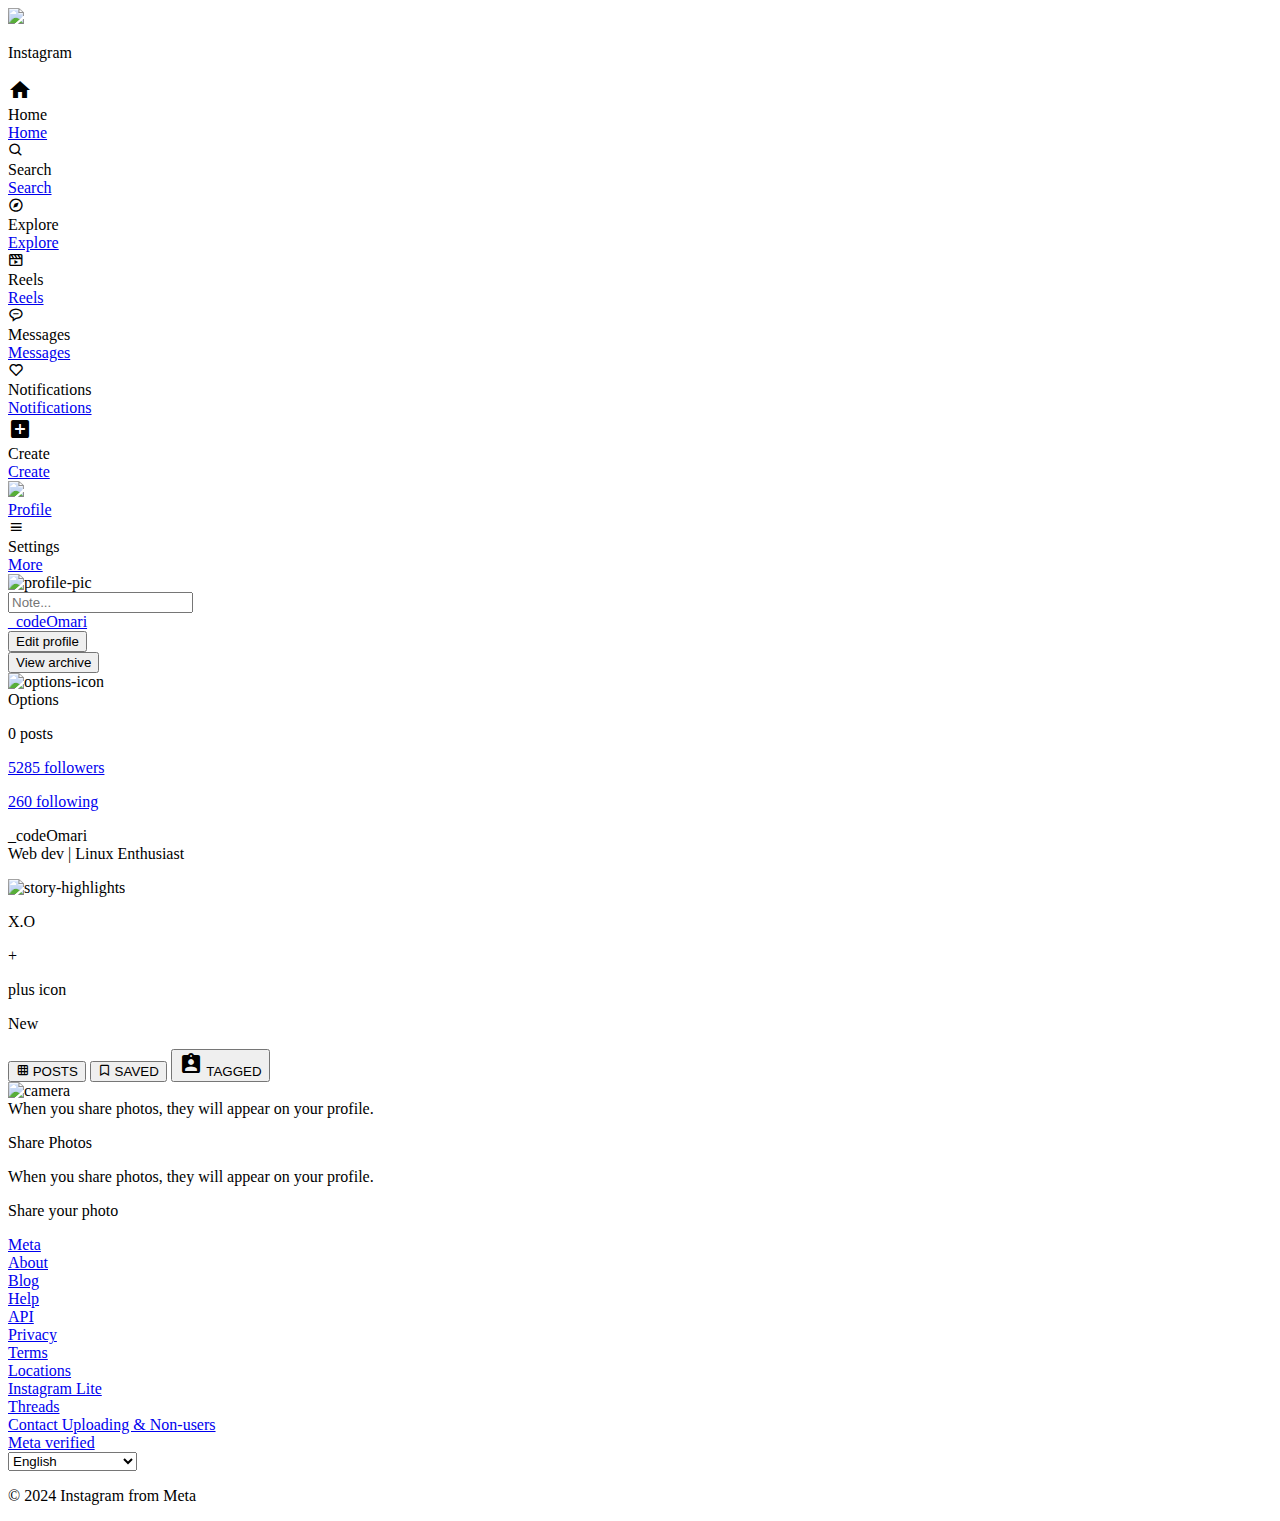
==== profile-page.html @ e6df018e "Profile page" ====
<!DOCTYPE html>
<html lang="en">
<head>
    <meta charset="UTF-8">
    <meta name="viewport" content="width=device-width, initial-scale=1.0">
    <title>Instagram Profile Page</title>
    <link rel="stylesheet" href="profile-page.css">
    <link href='https://unpkg.com/boxicons@2.1.4/css/boxicons.min.css' rel='stylesheet'>
    <link href="https://fonts.googleapis.com/icon?family=Material+Icons" rel="stylesheet">
</head>
<body>
    <div class="container">
        <div class="navigation-section">
            <div class="website-logo">
                <a href="#">
                    <img src="/Instagram-website/profile-page-images/web-name.PNG">
                </a>              
                <div class="web-name">
                    <p>Instagram</p>
                </div>
            </div>
            <div class="navigation-icons">
                <div class="navigation-keys">
                    <div class="navigation-icon">
                        <div class="icon">
                            <i class="material-icons">home</i>
                            <div class="navigation-tooltip">Home</div>
                        </div>
                        <div class="navigation-name">
                            <a href="index.html">Home</a>
                        </div>
                    </div>
                    <div class="navigation-icon">
                        <div class="icon">
                            <i class='bx bx-search'></i>
                            <div class="navigation-tooltip">Search</div>
                        </div>
                       <div class="navigation-name">
                            <a href="#">Search</a>
                       </div>
                    </div>
                    <div class="navigation-icon">
                        <div class="icon">
                            <i class='bx bx-compass' ></i>
                            <div class="navigation-tooltip">Explore</div>
                        </div>
                        <div class="navigation-name">
                           <a href="#"> Explore</a>
                        </div>
                    </div>
                    <div class="navigation-icon">
                        <div class="icon">
                            <i class='bx bx-movie-play'></i>
                            <div class="navigation-tooltip">Reels</div>
                        </div>
                        <div class="navigation-name">
                            <a href="#">Reels</a>
                        </div>
                    </div>
                    <div class="navigation-icon">
                        <div class="icon">
                            <i class='bx bx-message-rounded-minus'></i>
                            <div class="navigation-tooltip">Messages</div>
                        </div>
                        <div class="navigation-name">
                            <a href="#">Messages</a>
                        </div>
                    </div>
                    <div class="navigation-icon">
                        <div class="icon">
                            <i class='bx bx-heart'></i>
                            <div class="navigation-tooltip">Notifications</div>
                        </div>
                        <div class="navigation-name">
                            <a href="#">Notifications</a>
                        </div>
                    </div>
                    <div class="navigation-icon">
                        <div class="icon">
                            <i class="material-icons">add_box</i>
                            <div class="navigation-tooltip">Create</div>
                        </div>
                        <div class="navigation-name">
                            <a href="#">Create</a>
                        </div>
                    </div>
                    <div class="navigation-profile">
                        <img class="profile-click" src="/Instagram-website/profile-page-images/pic05.jpeg">
                        <div class="navigations-name">
                            <a href="profile-page.html">Profile</a>
                        </div>
                    </div>
                </div>
                <div class="navigation-menu">
                    <div class="icon">
                        <i class='bx bx-menu'></i>
                        <div class="navigation-tooltip">Settings</div>
                    </div>
                    <div class="navigation-name">
                        <a href="#">More</a>
                    </div>
                </div>
            </div>
        </div>

        <div class="instagram-container">
            <div class="profile-container">
                <div class="profile">
                    <img src="/Instagram-website/profile-page-images/pic05.jpeg" alt="profile-pic" 
                    width="150px" class="profile-pic">

                    <div class="note-container">
                        <input type="text" placeholder="Note...">
                        <div class="arrow-container">
                            <div class="arrow-up"></div>
                            <div class="arrow-down"></div>
                        </div>
                    </div>
                </div>

                <div class="profile-details">
                    <div class="profile-credentials">
                        <div class="profile-name">
                            <a href="#">_codeOmari</a>
                        </div>
                        <div class="edit-profile">
                            <button class="profile-edit">Edit profile</button>
                        </div>
                        <div class="view-archive">
                            <button class="archive-view">View archive</button>
                        </div>
                        <div class="options-icon">
                            <img src="/Instagram-website/profile-page-images/options-icon.PNG" 
                            alt="options-icon">
                            <div class="options-tooltip">Options</div>
                        </div>
                    </div>
                    <div class="profile-numbers">
                        <div class="post">
                            <p>0 posts</p>
                        </div>
                        <div class="followers">
                            <a href="#">
                                <p>5285 followers</p>
                            </a>
                        </div>
                        <div class="following">
                            <a href="#">
                                <p>260 following</p>
                            </a>
                        </div>
                    </div>
                    <div class="profile-description">
                        <p>
                            _codeOmari <br>
                            Web dev | Linux Enthusiast
                        </p>
                    </div>
                </div>
            </div>

            <div class="story-highlights">
               <div class="first-story">
                    <div class="story-container">
                        <img src="/Instagram-website/profile-page-images/pic02.jpeg" alt="story-highlights" 
                        width="80px" class="story-img">
                    </div>
                    <div class="story-name">
                        <p>X.O</p>
                    </div>
               </div>

               <div class="second-story">
                    <div class="story-container">
                        <div class="plus-sign">
                            +
                        </div>
                        <div class="plus-icon-tooltip">
                            <p>plus icon</p>
                        </div>
                    </div>
                    <div class="story-name">
                        <p>New</p>
                    </div>
               </div>
            </div>
        </div>
    </div>

    <div class="profile-navbar">
        <button class="post-btn">
            <i class='bx bx-grid'></i>
            POSTS
        </button>
        <button class="navbar-btn">
            <i class='bx bx-bookmark'></i>
            SAVED
        </button>
        <button class="navbar-btn">
            <i class="material-icons">assignment_ind</i>
            TAGGED
        </button>
    </div>

    <div class="share-photos">
        <div class="share-icon">
                <img src="/Instagram-website/profile-page-images/Camera-icon.PNG" alt="camera" class="share-img">
                <div class="camera-tooltip">
                    When you share photos, they will appear on your profile.
                </div>
        </div>
        <div class="share-message">
            <p>
                Share Photos
            </p>
        </div>
        <div class="share-details">
            <p>
                When you share photos, they will appear on your profile.
            </p>
        </div>
        <div class="share-link">
            <p>
                Share your photo
            </p>
        </div>
    </div>

    <div class="instagram-links">
        <div class="link">
            <a href="#">Meta</a>
        </div>
        <div class="link">
            <a href="#">About</a>
        </div>
        <div class="link">
            <a href="#">Blog</a>
        </div>
        <div class="link">
            <a href="#">Help</a>
        </div>
        <div class="link">
            <a href="#">API</a>
        </div>
        <div class="link">
            <a href="#">Privacy</a>
        </div>
        <div class="link">
            <a href="#">Terms</a>
        </div>
        <div class="link">
            <a href="#">Locations</a>
        </div>
        <div class="link">
            <a href="#">Instagram Lite</a>
        </div>
        <div class="link">
            <a href="#">Threads</a>
        </div>
        <div class="link">
            <a href="#">Contact Uploading & Non-users</a>
        </div>
        <div class="link">
            <a href="#">Meta verified</a>
        </div>
    </div>

    <div class="instagram-footer">
        <div class="language-selection">
            <label for="language"></label>
            <select name="language" id="language">
                <option value="Afrikaans">Afrikaans</option>
                <option value="Dansk">Dansk</option>
                <option value="Deustch">Deustch</option>
                <option value="English" selected>English</option>
                <option value="English(UK)">English(UK)</option>
                <option value="Espanol">Espanol(Espana)</option>
                <option value="Espanol">Espanol</option>
                <option value="Suomi">Suomi</option>
                <option value="Francais">Francais</option>
                <option value="Bahasa">Bahasa Indonesia</option>
                <option value="Italiano">Italiano</option>
                <option value="Bahasa">Bahasa Meluni</option>
                <option value="Norsk">Norsk</option>
                <option value="Nederlands">Nederlands</option>
                <option value="Polski">Polski</option>
            </select>
        </div>

        <div class="copyright">
            <p>
                &copy; 2024 Instagram from Meta
            </p>
        </div>
    </div>
</body>
</html>
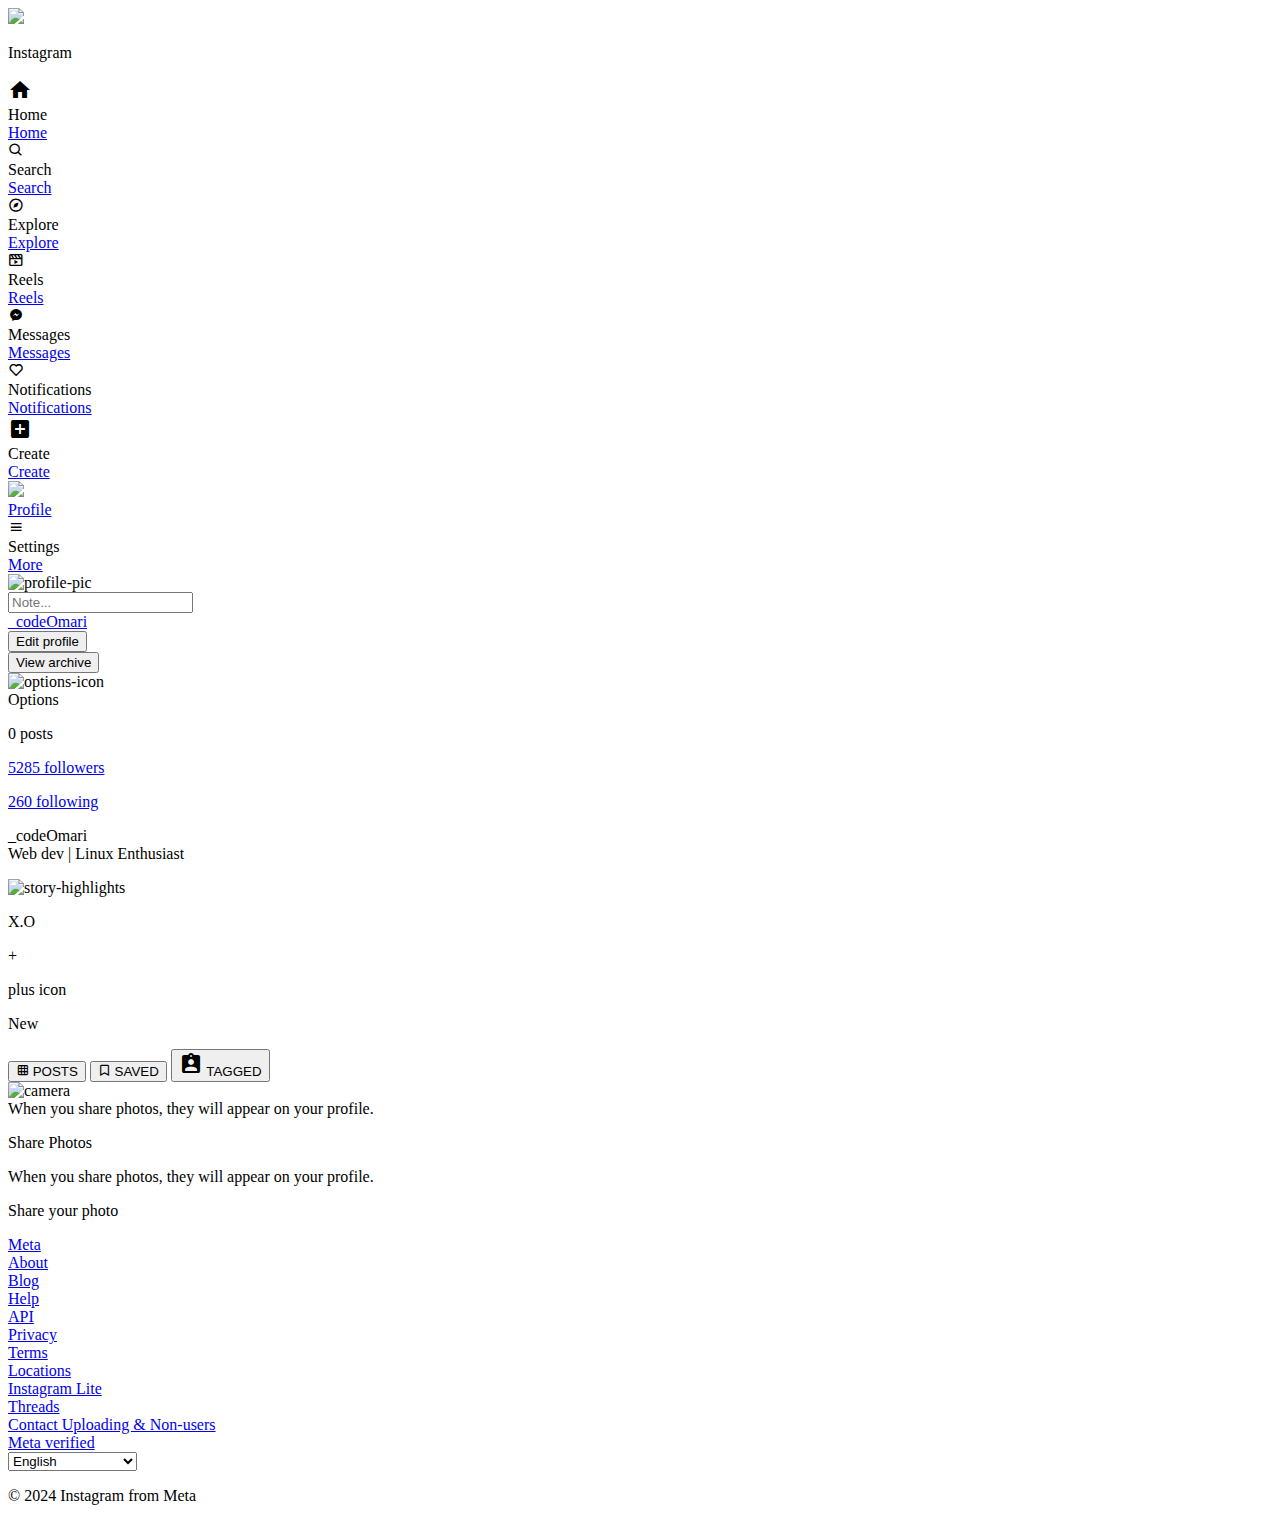
==== commit a6aaff83: "Update profile-page.html" ====
--- a/profile-page.html
+++ b/profile-page.html
@@ -1,297 +1,297 @@
-<!DOCTYPE html>
-<html lang="en">
-<head>
-    <meta charset="UTF-8">
-    <meta name="viewport" content="width=device-width, initial-scale=1.0">
-    <title>Instagram Profile Page</title>
-    <link rel="stylesheet" href="profile-page.css">
-    <link href='https://unpkg.com/boxicons@2.1.4/css/boxicons.min.css' rel='stylesheet'>
-    <link href="https://fonts.googleapis.com/icon?family=Material+Icons" rel="stylesheet">
-</head>
-<body>
-    <div class="container">
-        <div class="navigation-section">
-            <div class="website-logo">
-                <a href="#">
-                    <img src="/Instagram-website/profile-page-images/web-name.PNG">
-                </a>              
-                <div class="web-name">
-                    <p>Instagram</p>
-                </div>
-            </div>
-            <div class="navigation-icons">
-                <div class="navigation-keys">
-                    <div class="navigation-icon">
-                        <div class="icon">
-                            <i class="material-icons">home</i>
-                            <div class="navigation-tooltip">Home</div>
-                        </div>
-                        <div class="navigation-name">
-                            <a href="index.html">Home</a>
-                        </div>
-                    </div>
-                    <div class="navigation-icon">
-                        <div class="icon">
-                            <i class='bx bx-search'></i>
-                            <div class="navigation-tooltip">Search</div>
-                        </div>
-                       <div class="navigation-name">
-                            <a href="#">Search</a>
-                       </div>
-                    </div>
-                    <div class="navigation-icon">
-                        <div class="icon">
-                            <i class='bx bx-compass' ></i>
-                            <div class="navigation-tooltip">Explore</div>
-                        </div>
-                        <div class="navigation-name">
-                           <a href="#"> Explore</a>
-                        </div>
-                    </div>
-                    <div class="navigation-icon">
-                        <div class="icon">
-                            <i class='bx bx-movie-play'></i>
-                            <div class="navigation-tooltip">Reels</div>
-                        </div>
-                        <div class="navigation-name">
-                            <a href="#">Reels</a>
-                        </div>
-                    </div>
-                    <div class="navigation-icon">
-                        <div class="icon">
-                            <i class='bx bx-message-rounded-minus'></i>
-                            <div class="navigation-tooltip">Messages</div>
-                        </div>
-                        <div class="navigation-name">
-                            <a href="#">Messages</a>
-                        </div>
-                    </div>
-                    <div class="navigation-icon">
-                        <div class="icon">
-                            <i class='bx bx-heart'></i>
-                            <div class="navigation-tooltip">Notifications</div>
-                        </div>
-                        <div class="navigation-name">
-                            <a href="#">Notifications</a>
-                        </div>
-                    </div>
-                    <div class="navigation-icon">
-                        <div class="icon">
-                            <i class="material-icons">add_box</i>
-                            <div class="navigation-tooltip">Create</div>
-                        </div>
-                        <div class="navigation-name">
-                            <a href="#">Create</a>
-                        </div>
-                    </div>
-                    <div class="navigation-profile">
-                        <img class="profile-click" src="/Instagram-website/profile-page-images/pic05.jpeg">
-                        <div class="navigations-name">
-                            <a href="profile-page.html">Profile</a>
-                        </div>
-                    </div>
-                </div>
-                <div class="navigation-menu">
-                    <div class="icon">
-                        <i class='bx bx-menu'></i>
-                        <div class="navigation-tooltip">Settings</div>
-                    </div>
-                    <div class="navigation-name">
-                        <a href="#">More</a>
-                    </div>
-                </div>
-            </div>
-        </div>
-
-        <div class="instagram-container">
-            <div class="profile-container">
-                <div class="profile">
-                    <img src="/Instagram-website/profile-page-images/pic05.jpeg" alt="profile-pic" 
-                    width="150px" class="profile-pic">
-
-                    <div class="note-container">
-                        <input type="text" placeholder="Note...">
-                        <div class="arrow-container">
-                            <div class="arrow-up"></div>
-                            <div class="arrow-down"></div>
-                        </div>
-                    </div>
-                </div>
-
-                <div class="profile-details">
-                    <div class="profile-credentials">
-                        <div class="profile-name">
-                            <a href="#">_codeOmari</a>
-                        </div>
-                        <div class="edit-profile">
-                            <button class="profile-edit">Edit profile</button>
-                        </div>
-                        <div class="view-archive">
-                            <button class="archive-view">View archive</button>
-                        </div>
-                        <div class="options-icon">
-                            <img src="/Instagram-website/profile-page-images/options-icon.PNG" 
-                            alt="options-icon">
-                            <div class="options-tooltip">Options</div>
-                        </div>
-                    </div>
-                    <div class="profile-numbers">
-                        <div class="post">
-                            <p>0 posts</p>
-                        </div>
-                        <div class="followers">
-                            <a href="#">
-                                <p>5285 followers</p>
-                            </a>
-                        </div>
-                        <div class="following">
-                            <a href="#">
-                                <p>260 following</p>
-                            </a>
-                        </div>
-                    </div>
-                    <div class="profile-description">
-                        <p>
-                            _codeOmari <br>
-                            Web dev | Linux Enthusiast
-                        </p>
-                    </div>
-                </div>
-            </div>
-
-            <div class="story-highlights">
-               <div class="first-story">
-                    <div class="story-container">
-                        <img src="/Instagram-website/profile-page-images/pic02.jpeg" alt="story-highlights" 
-                        width="80px" class="story-img">
-                    </div>
-                    <div class="story-name">
-                        <p>X.O</p>
-                    </div>
-               </div>
-
-               <div class="second-story">
-                    <div class="story-container">
-                        <div class="plus-sign">
-                            +
-                        </div>
-                        <div class="plus-icon-tooltip">
-                            <p>plus icon</p>
-                        </div>
-                    </div>
-                    <div class="story-name">
-                        <p>New</p>
-                    </div>
-               </div>
-            </div>
-        </div>
-    </div>
-
-    <div class="profile-navbar">
-        <button class="post-btn">
-            <i class='bx bx-grid'></i>
-            POSTS
-        </button>
-        <button class="navbar-btn">
-            <i class='bx bx-bookmark'></i>
-            SAVED
-        </button>
-        <button class="navbar-btn">
-            <i class="material-icons">assignment_ind</i>
-            TAGGED
-        </button>
-    </div>
-
-    <div class="share-photos">
-        <div class="share-icon">
-                <img src="/Instagram-website/profile-page-images/Camera-icon.PNG" alt="camera" class="share-img">
-                <div class="camera-tooltip">
-                    When you share photos, they will appear on your profile.
-                </div>
-        </div>
-        <div class="share-message">
-            <p>
-                Share Photos
-            </p>
-        </div>
-        <div class="share-details">
-            <p>
-                When you share photos, they will appear on your profile.
-            </p>
-        </div>
-        <div class="share-link">
-            <p>
-                Share your photo
-            </p>
-        </div>
-    </div>
-
-    <div class="instagram-links">
-        <div class="link">
-            <a href="#">Meta</a>
-        </div>
-        <div class="link">
-            <a href="#">About</a>
-        </div>
-        <div class="link">
-            <a href="#">Blog</a>
-        </div>
-        <div class="link">
-            <a href="#">Help</a>
-        </div>
-        <div class="link">
-            <a href="#">API</a>
-        </div>
-        <div class="link">
-            <a href="#">Privacy</a>
-        </div>
-        <div class="link">
-            <a href="#">Terms</a>
-        </div>
-        <div class="link">
-            <a href="#">Locations</a>
-        </div>
-        <div class="link">
-            <a href="#">Instagram Lite</a>
-        </div>
-        <div class="link">
-            <a href="#">Threads</a>
-        </div>
-        <div class="link">
-            <a href="#">Contact Uploading & Non-users</a>
-        </div>
-        <div class="link">
-            <a href="#">Meta verified</a>
-        </div>
-    </div>
-
-    <div class="instagram-footer">
-        <div class="language-selection">
-            <label for="language"></label>
-            <select name="language" id="language">
-                <option value="Afrikaans">Afrikaans</option>
-                <option value="Dansk">Dansk</option>
-                <option value="Deustch">Deustch</option>
-                <option value="English" selected>English</option>
-                <option value="English(UK)">English(UK)</option>
-                <option value="Espanol">Espanol(Espana)</option>
-                <option value="Espanol">Espanol</option>
-                <option value="Suomi">Suomi</option>
-                <option value="Francais">Francais</option>
-                <option value="Bahasa">Bahasa Indonesia</option>
-                <option value="Italiano">Italiano</option>
-                <option value="Bahasa">Bahasa Meluni</option>
-                <option value="Norsk">Norsk</option>
-                <option value="Nederlands">Nederlands</option>
-                <option value="Polski">Polski</option>
-            </select>
-        </div>
-
-        <div class="copyright">
-            <p>
-                &copy; 2024 Instagram from Meta
-            </p>
-        </div>
-    </div>
-</body>
-</html>+<!DOCTYPE html>
+<html lang="en">
+<head>
+    <meta charset="UTF-8">
+    <meta name="viewport" content="width=device-width, initial-scale=1.0">
+    <title>Instagram Profile Page</title>
+    <link rel="stylesheet" href="profile-page.css">
+    <link href='https://unpkg.com/boxicons@2.1.4/css/boxicons.min.css' rel='stylesheet'>
+    <link href="https://fonts.googleapis.com/icon?family=Material+Icons" rel="stylesheet">
+</head>
+<body>
+    <div class="container">
+        <div class="navigation-section">
+            <div class="website-logo">
+                <a href="#">
+                    <img src="/Instagram-website/profile-page-images/web-name.PNG">
+                </a>              
+                <div class="web-name">
+                    <p>Instagram</p>
+                </div>
+            </div>
+            <div class="navigation-icons">
+                <div class="navigation-keys">
+                    <div class="navigation-icon">
+                        <div class="icon">
+                            <i class="material-icons">home</i>
+                            <div class="navigation-tooltip">Home</div>
+                        </div>
+                        <div class="navigation-name">
+                            <a href="index.html">Home</a>
+                        </div>
+                    </div>
+                    <div class="navigation-icon">
+                        <div class="icon">
+                            <i class='bx bx-search'></i>
+                            <div class="navigation-tooltip">Search</div>
+                        </div>
+                       <div class="navigation-name">
+                            <a href="#">Search</a>
+                       </div>
+                    </div>
+                    <div class="navigation-icon">
+                        <div class="icon">
+                            <i class='bx bx-compass' ></i>
+                            <div class="navigation-tooltip">Explore</div>
+                        </div>
+                        <div class="navigation-name">
+                           <a href="#"> Explore</a>
+                        </div>
+                    </div>
+                    <div class="navigation-icon">
+                        <div class="icon">
+                            <i class='bx bx-movie-play'></i>
+                            <div class="navigation-tooltip">Reels</div>
+                        </div>
+                        <div class="navigation-name">
+                            <a href="#">Reels</a>
+                        </div>
+                    </div>
+                    <div class="navigation-icon">
+                        <div class="icon">
+                            <i class='bx bxl-messenger'></i>
+                            <div class="navigation-tooltip">Messages</div>
+                        </div>
+                        <div class="navigation-name">
+                            <a href="#">Messages</a>
+                        </div>
+                    </div>
+                    <div class="navigation-icon">
+                        <div class="icon">
+                            <i class='bx bx-heart'></i>
+                            <div class="navigation-tooltip">Notifications</div>
+                        </div>
+                        <div class="navigation-name">
+                            <a href="#">Notifications</a>
+                        </div>
+                    </div>
+                    <div class="navigation-icon">
+                        <div class="icon">
+                            <i class="material-icons">add_box</i>
+                            <div class="navigation-tooltip">Create</div>
+                        </div>
+                        <div class="navigation-name">
+                            <a href="#">Create</a>
+                        </div>
+                    </div>
+                    <div class="navigation-profile">
+                        <img class="profile-click" src="/Instagram-website/profile-page-images/pic05.jpeg">
+                        <div class="navigations-name">
+                            <a href="profile-page.html">Profile</a>
+                        </div>
+                    </div>
+                </div>
+                <div class="navigation-menu">
+                    <div class="icon">
+                        <i class='bx bx-menu'></i>
+                        <div class="navigation-tooltip">Settings</div>
+                    </div>
+                    <div class="navigation-name">
+                        <a href="#">More</a>
+                    </div>
+                </div>
+            </div>
+        </div>
+
+        <div class="instagram-container">
+            <div class="profile-container">
+                <div class="profile">
+                    <img src="/Instagram-website/profile-page-images/pic05.jpeg" alt="profile-pic" 
+                    width="150px" class="profile-pic">
+
+                    <div class="note-container">
+                        <input type="text" placeholder="Note...">
+                        <div class="arrow-container">
+                            <div class="arrow-up"></div>
+                            <div class="arrow-down"></div>
+                        </div>
+                    </div>
+                </div>
+
+                <div class="profile-details">
+                    <div class="profile-credentials">
+                        <div class="profile-name">
+                            <a href="#">_codeOmari</a>
+                        </div>
+                        <div class="edit-profile">
+                            <button class="profile-edit">Edit profile</button>
+                        </div>
+                        <div class="view-archive">
+                            <button class="archive-view">View archive</button>
+                        </div>
+                        <div class="options-icon">
+                            <img src="/Instagram-website/profile-page-images/options-icon.PNG" 
+                            alt="options-icon">
+                            <div class="options-tooltip">Options</div>
+                        </div>
+                    </div>
+                    <div class="profile-numbers">
+                        <div class="post">
+                            <p>0 posts</p>
+                        </div>
+                        <div class="followers">
+                            <a href="#">
+                                <p>5285 followers</p>
+                            </a>
+                        </div>
+                        <div class="following">
+                            <a href="#">
+                                <p>260 following</p>
+                            </a>
+                        </div>
+                    </div>
+                    <div class="profile-description">
+                        <p>
+                            _codeOmari <br>
+                            Web dev | Linux Enthusiast
+                        </p>
+                    </div>
+                </div>
+            </div>
+
+            <div class="story-highlights">
+               <div class="first-story">
+                    <div class="story-container">
+                        <img src="/Instagram-website/profile-page-images/pic02.jpeg" alt="story-highlights" 
+                        width="80px" class="story-img">
+                    </div>
+                    <div class="story-name">
+                        <p>X.O</p>
+                    </div>
+               </div>
+
+               <div class="second-story">
+                    <div class="story-container">
+                        <div class="plus-sign">
+                            +
+                        </div>
+                        <div class="plus-icon-tooltip">
+                            <p>plus icon</p>
+                        </div>
+                    </div>
+                    <div class="story-name">
+                        <p>New</p>
+                    </div>
+               </div>
+            </div>
+        </div>
+    </div>
+
+    <div class="profile-navbar">
+        <button class="post-btn">
+            <i class='bx bx-grid'></i>
+            POSTS
+        </button>
+        <button class="navbar-btn">
+            <i class='bx bx-bookmark'></i>
+            SAVED
+        </button>
+        <button class="navbar-btn">
+            <i class="material-icons">assignment_ind</i>
+            TAGGED
+        </button>
+    </div>
+
+    <div class="share-photos">
+        <div class="share-icon">
+                <img src="/Instagram-website/profile-page-images/Camera-icon.PNG" alt="camera" class="share-img">
+                <div class="camera-tooltip">
+                    When you share photos, they will appear on your profile.
+                </div>
+        </div>
+        <div class="share-message">
+            <p>
+                Share Photos
+            </p>
+        </div>
+        <div class="share-details">
+            <p>
+                When you share photos, they will appear on your profile.
+            </p>
+        </div>
+        <div class="share-link">
+            <p>
+                Share your photo
+            </p>
+        </div>
+    </div>
+
+    <div class="instagram-links">
+        <div class="link">
+            <a href="#">Meta</a>
+        </div>
+        <div class="link">
+            <a href="#">About</a>
+        </div>
+        <div class="link">
+            <a href="#">Blog</a>
+        </div>
+        <div class="link">
+            <a href="#">Help</a>
+        </div>
+        <div class="link">
+            <a href="#">API</a>
+        </div>
+        <div class="link">
+            <a href="#">Privacy</a>
+        </div>
+        <div class="link">
+            <a href="#">Terms</a>
+        </div>
+        <div class="link">
+            <a href="#">Locations</a>
+        </div>
+        <div class="link">
+            <a href="#">Instagram Lite</a>
+        </div>
+        <div class="link">
+            <a href="#">Threads</a>
+        </div>
+        <div class="link">
+            <a href="#">Contact Uploading & Non-users</a>
+        </div>
+        <div class="link">
+            <a href="#">Meta verified</a>
+        </div>
+    </div>
+
+    <div class="instagram-footer">
+        <div class="language-selection">
+            <label for="language"></label>
+            <select name="language" id="language">
+                <option value="Afrikaans">Afrikaans</option>
+                <option value="Dansk">Dansk</option>
+                <option value="Deustch">Deustch</option>
+                <option value="English" selected>English</option>
+                <option value="English(UK)">English(UK)</option>
+                <option value="Espanol">Espanol(Espana)</option>
+                <option value="Espanol">Espanol</option>
+                <option value="Suomi">Suomi</option>
+                <option value="Francais">Francais</option>
+                <option value="Bahasa">Bahasa Indonesia</option>
+                <option value="Italiano">Italiano</option>
+                <option value="Bahasa">Bahasa Meluni</option>
+                <option value="Norsk">Norsk</option>
+                <option value="Nederlands">Nederlands</option>
+                <option value="Polski">Polski</option>
+            </select>
+        </div>
+
+        <div class="copyright">
+            <p>
+                &copy; 2024 Instagram from Meta
+            </p>
+        </div>
+    </div>
+</body>
+</html>
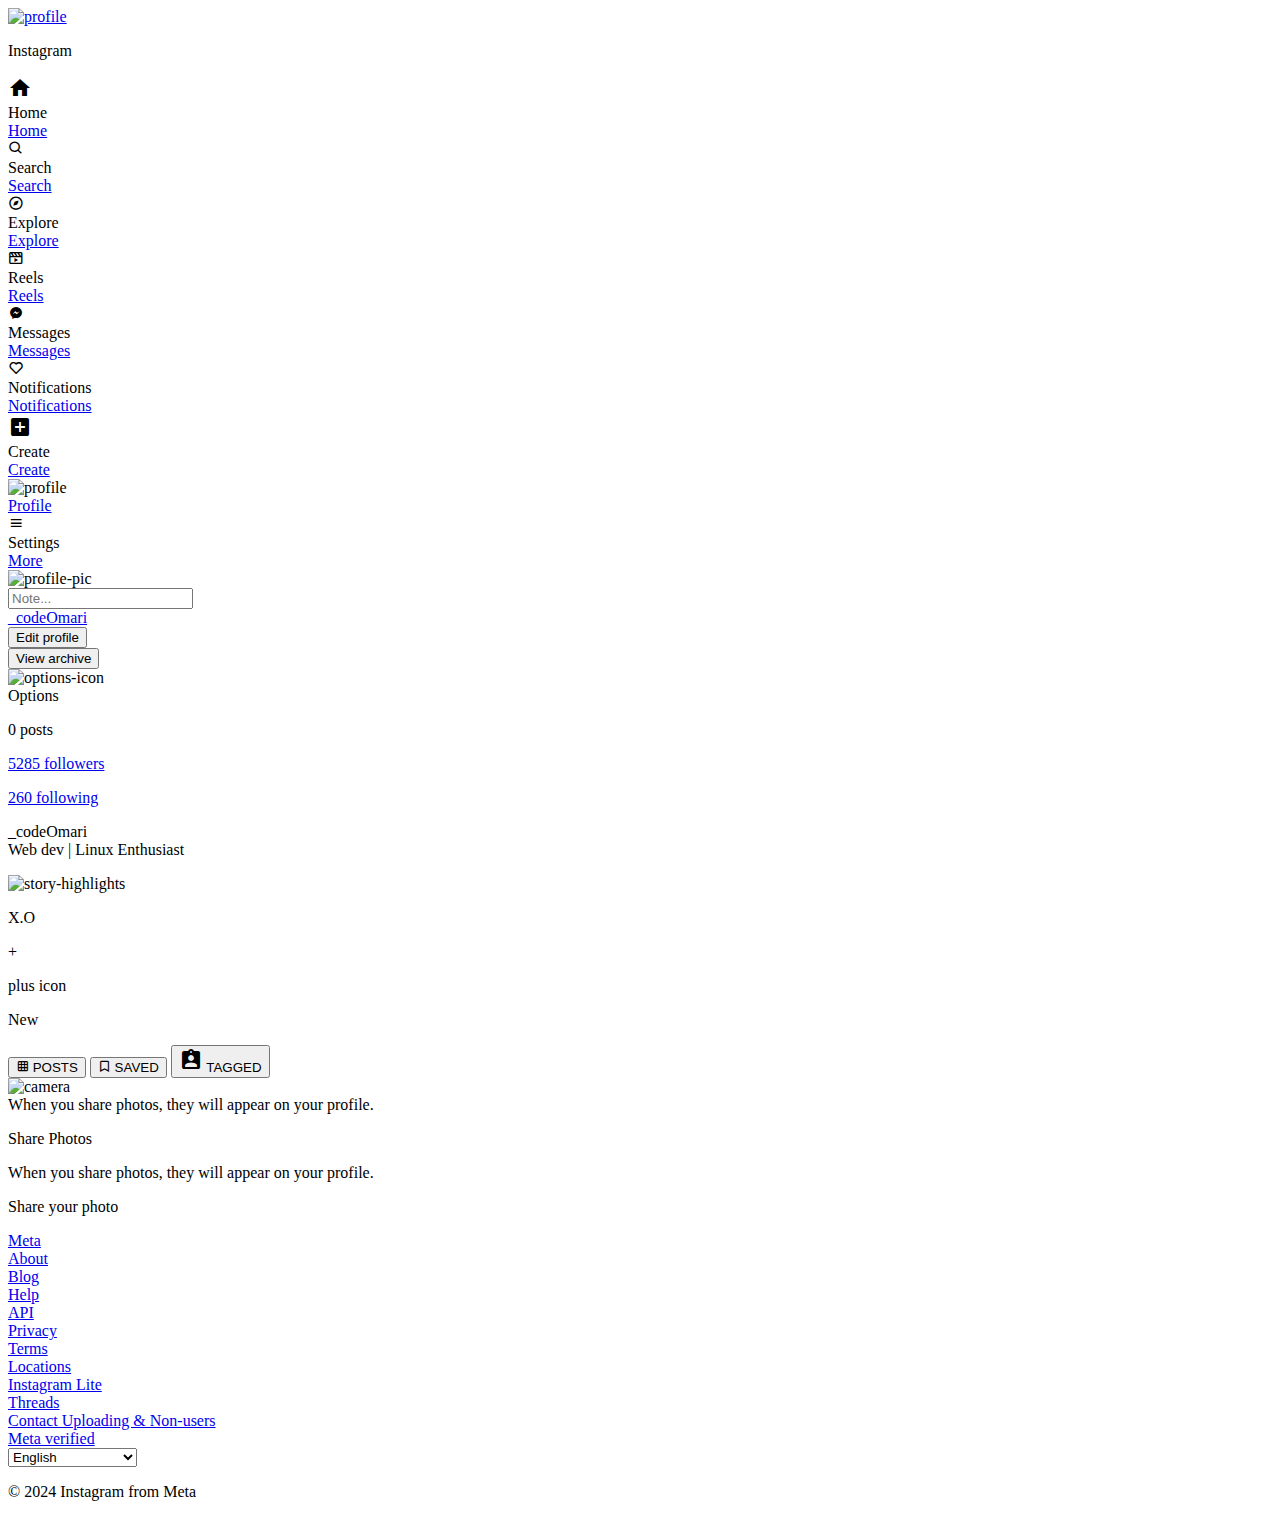
==== commit d5a1518f: "Update profile-page.html" ====
--- a/profile-page.html
+++ b/profile-page.html
@@ -13,7 +13,7 @@
         <div class="navigation-section">
             <div class="website-logo">
                 <a href="#">
-                    <img src="/Instagram-website/profile-page-images/web-name.PNG">
+                    <img src="profile-page-images/web-name.PNG" alt="profile">
                 </a>              
                 <div class="web-name">
                     <p>Instagram</p>
@@ -85,7 +85,7 @@
                         </div>
                     </div>
                     <div class="navigation-profile">
-                        <img class="profile-click" src="/Instagram-website/profile-page-images/pic05.jpeg">
+                        <img class="profile-click" src="profile-page-images/pic05.jpeg" alt="profile">
                         <div class="navigations-name">
                             <a href="profile-page.html">Profile</a>
                         </div>
@@ -106,7 +106,7 @@
         <div class="instagram-container">
             <div class="profile-container">
                 <div class="profile">
-                    <img src="/Instagram-website/profile-page-images/pic05.jpeg" alt="profile-pic" 
+                    <img src="profile-page-images/pic05.jpeg" alt="profile-pic" 
                     width="150px" class="profile-pic">
 
                     <div class="note-container">
@@ -130,7 +130,7 @@
                             <button class="archive-view">View archive</button>
                         </div>
                         <div class="options-icon">
-                            <img src="/Instagram-website/profile-page-images/options-icon.PNG" 
+                            <img src="profile-page-images/options-icon.PNG" 
                             alt="options-icon">
                             <div class="options-tooltip">Options</div>
                         </div>
@@ -162,7 +162,7 @@
             <div class="story-highlights">
                <div class="first-story">
                     <div class="story-container">
-                        <img src="/Instagram-website/profile-page-images/pic02.jpeg" alt="story-highlights" 
+                        <img src="profile-page-images/pic02.jpeg" alt="story-highlights" 
                         width="80px" class="story-img">
                     </div>
                     <div class="story-name">
@@ -204,7 +204,7 @@
 
     <div class="share-photos">
         <div class="share-icon">
-                <img src="/Instagram-website/profile-page-images/Camera-icon.PNG" alt="camera" class="share-img">
+                <img src="profile-page-images/Camera-icon.PNG" alt="camera" class="share-img">
                 <div class="camera-tooltip">
                     When you share photos, they will appear on your profile.
                 </div>
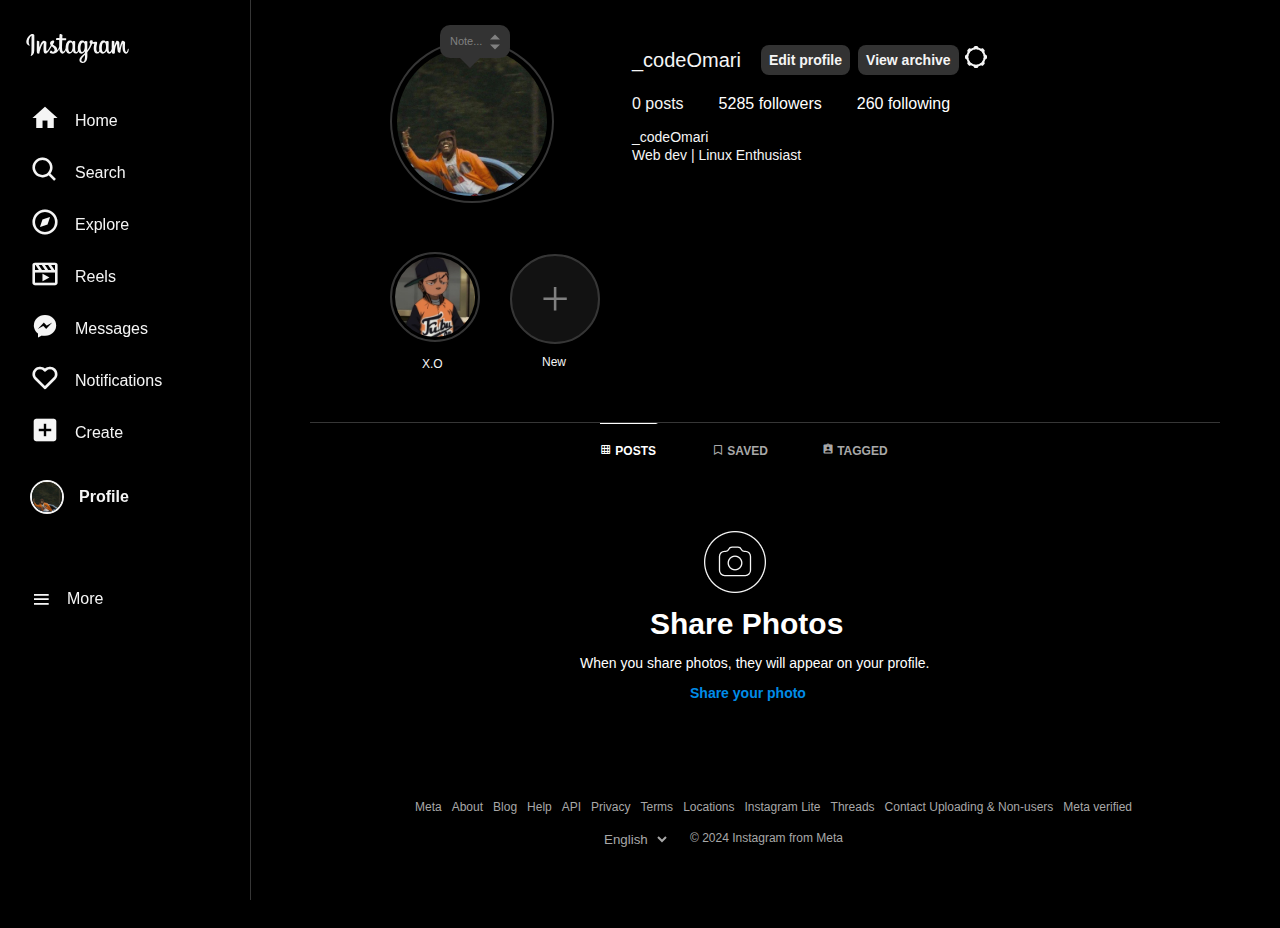
==== commit a7fa224d: "images" ====
--- a/profile-page.html
+++ b/profile-page.html
@@ -1,297 +1,297 @@
-<!DOCTYPE html>
-<html lang="en">
-<head>
-    <meta charset="UTF-8">
-    <meta name="viewport" content="width=device-width, initial-scale=1.0">
-    <title>Instagram Profile Page</title>
-    <link rel="stylesheet" href="profile-page.css">
-    <link href='https://unpkg.com/boxicons@2.1.4/css/boxicons.min.css' rel='stylesheet'>
-    <link href="https://fonts.googleapis.com/icon?family=Material+Icons" rel="stylesheet">
-</head>
-<body>
-    <div class="container">
-        <div class="navigation-section">
-            <div class="website-logo">
-                <a href="#">
-                    <img src="profile-page-images/web-name.PNG" alt="profile">
-                </a>              
-                <div class="web-name">
-                    <p>Instagram</p>
-                </div>
-            </div>
-            <div class="navigation-icons">
-                <div class="navigation-keys">
-                    <div class="navigation-icon">
-                        <div class="icon">
-                            <i class="material-icons">home</i>
-                            <div class="navigation-tooltip">Home</div>
-                        </div>
-                        <div class="navigation-name">
-                            <a href="index.html">Home</a>
-                        </div>
-                    </div>
-                    <div class="navigation-icon">
-                        <div class="icon">
-                            <i class='bx bx-search'></i>
-                            <div class="navigation-tooltip">Search</div>
-                        </div>
-                       <div class="navigation-name">
-                            <a href="#">Search</a>
-                       </div>
-                    </div>
-                    <div class="navigation-icon">
-                        <div class="icon">
-                            <i class='bx bx-compass' ></i>
-                            <div class="navigation-tooltip">Explore</div>
-                        </div>
-                        <div class="navigation-name">
-                           <a href="#"> Explore</a>
-                        </div>
-                    </div>
-                    <div class="navigation-icon">
-                        <div class="icon">
-                            <i class='bx bx-movie-play'></i>
-                            <div class="navigation-tooltip">Reels</div>
-                        </div>
-                        <div class="navigation-name">
-                            <a href="#">Reels</a>
-                        </div>
-                    </div>
-                    <div class="navigation-icon">
-                        <div class="icon">
-                            <i class='bx bxl-messenger'></i>
-                            <div class="navigation-tooltip">Messages</div>
-                        </div>
-                        <div class="navigation-name">
-                            <a href="#">Messages</a>
-                        </div>
-                    </div>
-                    <div class="navigation-icon">
-                        <div class="icon">
-                            <i class='bx bx-heart'></i>
-                            <div class="navigation-tooltip">Notifications</div>
-                        </div>
-                        <div class="navigation-name">
-                            <a href="#">Notifications</a>
-                        </div>
-                    </div>
-                    <div class="navigation-icon">
-                        <div class="icon">
-                            <i class="material-icons">add_box</i>
-                            <div class="navigation-tooltip">Create</div>
-                        </div>
-                        <div class="navigation-name">
-                            <a href="#">Create</a>
-                        </div>
-                    </div>
-                    <div class="navigation-profile">
-                        <img class="profile-click" src="profile-page-images/pic05.jpeg" alt="profile">
-                        <div class="navigations-name">
-                            <a href="profile-page.html">Profile</a>
-                        </div>
-                    </div>
-                </div>
-                <div class="navigation-menu">
-                    <div class="icon">
-                        <i class='bx bx-menu'></i>
-                        <div class="navigation-tooltip">Settings</div>
-                    </div>
-                    <div class="navigation-name">
-                        <a href="#">More</a>
-                    </div>
-                </div>
-            </div>
-        </div>
-
-        <div class="instagram-container">
-            <div class="profile-container">
-                <div class="profile">
-                    <img src="profile-page-images/pic05.jpeg" alt="profile-pic" 
-                    width="150px" class="profile-pic">
-
-                    <div class="note-container">
-                        <input type="text" placeholder="Note...">
-                        <div class="arrow-container">
-                            <div class="arrow-up"></div>
-                            <div class="arrow-down"></div>
-                        </div>
-                    </div>
-                </div>
-
-                <div class="profile-details">
-                    <div class="profile-credentials">
-                        <div class="profile-name">
-                            <a href="#">_codeOmari</a>
-                        </div>
-                        <div class="edit-profile">
-                            <button class="profile-edit">Edit profile</button>
-                        </div>
-                        <div class="view-archive">
-                            <button class="archive-view">View archive</button>
-                        </div>
-                        <div class="options-icon">
-                            <img src="profile-page-images/options-icon.PNG" 
-                            alt="options-icon">
-                            <div class="options-tooltip">Options</div>
-                        </div>
-                    </div>
-                    <div class="profile-numbers">
-                        <div class="post">
-                            <p>0 posts</p>
-                        </div>
-                        <div class="followers">
-                            <a href="#">
-                                <p>5285 followers</p>
-                            </a>
-                        </div>
-                        <div class="following">
-                            <a href="#">
-                                <p>260 following</p>
-                            </a>
-                        </div>
-                    </div>
-                    <div class="profile-description">
-                        <p>
-                            _codeOmari <br>
-                            Web dev | Linux Enthusiast
-                        </p>
-                    </div>
-                </div>
-            </div>
-
-            <div class="story-highlights">
-               <div class="first-story">
-                    <div class="story-container">
-                        <img src="profile-page-images/pic02.jpeg" alt="story-highlights" 
-                        width="80px" class="story-img">
-                    </div>
-                    <div class="story-name">
-                        <p>X.O</p>
-                    </div>
-               </div>
-
-               <div class="second-story">
-                    <div class="story-container">
-                        <div class="plus-sign">
-                            +
-                        </div>
-                        <div class="plus-icon-tooltip">
-                            <p>plus icon</p>
-                        </div>
-                    </div>
-                    <div class="story-name">
-                        <p>New</p>
-                    </div>
-               </div>
-            </div>
-        </div>
-    </div>
-
-    <div class="profile-navbar">
-        <button class="post-btn">
-            <i class='bx bx-grid'></i>
-            POSTS
-        </button>
-        <button class="navbar-btn">
-            <i class='bx bx-bookmark'></i>
-            SAVED
-        </button>
-        <button class="navbar-btn">
-            <i class="material-icons">assignment_ind</i>
-            TAGGED
-        </button>
-    </div>
-
-    <div class="share-photos">
-        <div class="share-icon">
-                <img src="profile-page-images/Camera-icon.PNG" alt="camera" class="share-img">
-                <div class="camera-tooltip">
-                    When you share photos, they will appear on your profile.
-                </div>
-        </div>
-        <div class="share-message">
-            <p>
-                Share Photos
-            </p>
-        </div>
-        <div class="share-details">
-            <p>
-                When you share photos, they will appear on your profile.
-            </p>
-        </div>
-        <div class="share-link">
-            <p>
-                Share your photo
-            </p>
-        </div>
-    </div>
-
-    <div class="instagram-links">
-        <div class="link">
-            <a href="#">Meta</a>
-        </div>
-        <div class="link">
-            <a href="#">About</a>
-        </div>
-        <div class="link">
-            <a href="#">Blog</a>
-        </div>
-        <div class="link">
-            <a href="#">Help</a>
-        </div>
-        <div class="link">
-            <a href="#">API</a>
-        </div>
-        <div class="link">
-            <a href="#">Privacy</a>
-        </div>
-        <div class="link">
-            <a href="#">Terms</a>
-        </div>
-        <div class="link">
-            <a href="#">Locations</a>
-        </div>
-        <div class="link">
-            <a href="#">Instagram Lite</a>
-        </div>
-        <div class="link">
-            <a href="#">Threads</a>
-        </div>
-        <div class="link">
-            <a href="#">Contact Uploading & Non-users</a>
-        </div>
-        <div class="link">
-            <a href="#">Meta verified</a>
-        </div>
-    </div>
-
-    <div class="instagram-footer">
-        <div class="language-selection">
-            <label for="language"></label>
-            <select name="language" id="language">
-                <option value="Afrikaans">Afrikaans</option>
-                <option value="Dansk">Dansk</option>
-                <option value="Deustch">Deustch</option>
-                <option value="English" selected>English</option>
-                <option value="English(UK)">English(UK)</option>
-                <option value="Espanol">Espanol(Espana)</option>
-                <option value="Espanol">Espanol</option>
-                <option value="Suomi">Suomi</option>
-                <option value="Francais">Francais</option>
-                <option value="Bahasa">Bahasa Indonesia</option>
-                <option value="Italiano">Italiano</option>
-                <option value="Bahasa">Bahasa Meluni</option>
-                <option value="Norsk">Norsk</option>
-                <option value="Nederlands">Nederlands</option>
-                <option value="Polski">Polski</option>
-            </select>
-        </div>
-
-        <div class="copyright">
-            <p>
-                &copy; 2024 Instagram from Meta
-            </p>
-        </div>
-    </div>
-</body>
-</html>
+<!DOCTYPE html>
+<html lang="en">
+<head>
+    <meta charset="UTF-8">
+    <meta name="viewport" content="width=device-width, initial-scale=1.0">
+    <title>Instagram Profile Page</title>
+    <link rel="stylesheet" href="profile-page.css">
+    <link href='https://unpkg.com/boxicons@2.1.4/css/boxicons.min.css' rel='stylesheet'>
+    <link href="https://fonts.googleapis.com/icon?family=Material+Icons" rel="stylesheet">
+</head>
+<body>
+    <div class="container">
+        <div class="navigation-section">
+            <div class="website-logo">
+                <a href="#">
+                    <img src="profile-page-images/web-name.PNG" alt="logo">
+                </a>              
+                <div class="web-name">
+                    <p>Instagram</p>
+                </div>
+            </div>
+            <div class="navigation-icons">
+                <div class="navigation-keys">
+                    <div class="navigation-icon">
+                        <div class="icon">
+                            <i class="material-icons">home</i>
+                            <div class="navigation-tooltip">Home</div>
+                        </div>
+                        <div class="navigation-name">
+                            <a href="index.html">Home</a>
+                        </div>
+                    </div>
+                    <div class="navigation-icon">
+                        <div class="icon">
+                            <i class='bx bx-search'></i>
+                            <div class="navigation-tooltip">Search</div>
+                        </div>
+                       <div class="navigation-name">
+                            <a href="#">Search</a>
+                       </div>
+                    </div>
+                    <div class="navigation-icon">
+                        <div class="icon">
+                            <i class='bx bx-compass' ></i>
+                            <div class="navigation-tooltip">Explore</div>
+                        </div>
+                        <div class="navigation-name">
+                           <a href="#"> Explore</a>
+                        </div>
+                    </div>
+                    <div class="navigation-icon">
+                        <div class="icon">
+                            <i class='bx bx-movie-play'></i>
+                            <div class="navigation-tooltip">Reels</div>
+                        </div>
+                        <div class="navigation-name">
+                            <a href="#">Reels</a>
+                        </div>
+                    </div>
+                    <div class="navigation-icon">
+                        <div class="icon">
+                            <i class='bx bxl-messenger'></i>
+                            <div class="navigation-tooltip">Messages</div>
+                        </div>
+                        <div class="navigation-name">
+                            <a href="#">Messages</a>
+                        </div>
+                    </div>
+                    <div class="navigation-icon">
+                        <div class="icon">
+                            <i class='bx bx-heart'></i>
+                            <div class="navigation-tooltip">Notifications</div>
+                        </div>
+                        <div class="navigation-name">
+                            <a href="#">Notifications</a>
+                        </div>
+                    </div>
+                    <div class="navigation-icon">
+                        <div class="icon">
+                            <i class="material-icons">add_box</i>
+                            <div class="navigation-tooltip">Create</div>
+                        </div>
+                        <div class="navigation-name">
+                            <a href="#">Create</a>
+                        </div>
+                    </div>
+                    <div class="navigation-profile">
+                        <img class="profile-click" src="profile-page-images/pic05.jpeg" alt="profile">
+                        <div class="navigations-name">
+                            <a href="profile-page.html">Profile</a>
+                        </div>
+                    </div>
+                </div>
+                <div class="navigation-menu">
+                    <div class="icon">
+                        <i class='bx bx-menu'></i>
+                        <div class="navigation-tooltip">Settings</div>
+                    </div>
+                    <div class="navigation-name">
+                        <a href="#">More</a>
+                    </div>
+                </div>
+            </div>
+        </div>
+
+        <div class="instagram-container">
+            <div class="profile-container">
+                <div class="profile">
+                    <img src="profile-page-images/pic05.jpeg" alt="profile-pic"
+                    width="150px" class="profile-pic">
+
+                    <div class="note-container">
+                        <input type="text" placeholder="Note...">
+                        <div class="arrow-container">
+                            <div class="arrow-up"></div>
+                            <div class="arrow-down"></div>
+                        </div>
+                    </div>
+                </div>
+
+                <div class="profile-details">
+                    <div class="profile-credentials">
+                        <div class="profile-name">
+                            <a href="#">_codeOmari</a>
+                        </div>
+                        <div class="edit-profile">
+                            <button class="profile-edit">Edit profile</button>
+                        </div>
+                        <div class="view-archive">
+                            <button class="archive-view">View archive</button>
+                        </div>
+                        <div class="options-icon">
+                            <img src="profile-page-images/options-icon.PNG"
+                            alt="options-icon">
+                            <div class="options-tooltip">Options</div>
+                        </div>
+                    </div>
+                    <div class="profile-numbers">
+                        <div class="post">
+                            <p>0 posts</p>
+                        </div>
+                        <div class="followers">
+                            <a href="#">
+                                <p>5285 followers</p>
+                            </a>
+                        </div>
+                        <div class="following">
+                            <a href="#">
+                                <p>260 following</p>
+                            </a>
+                        </div>
+                    </div>
+                    <div class="profile-description">
+                        <p>
+                            _codeOmari <br>
+                            Web dev | Linux Enthusiast
+                        </p>
+                    </div>
+                </div>
+            </div>
+
+            <div class="story-highlights">
+               <div class="first-story">
+                    <div class="story-container">
+                        <img src="profile-page-images/pic02.jpeg" alt="story-highlights"
+                        width="80px" class="story-img">
+                    </div>
+                    <div class="story-name">
+                        <p>X.O</p>
+                    </div>
+               </div>
+
+               <div class="second-story">
+                    <div class="story-container">
+                        <div class="plus-sign">
+                            +
+                        </div>
+                        <div class="plus-icon-tooltip">
+                            plus icon
+                        </div>
+                    </div>
+                    <div class="story-name">
+                        <p>New</p>
+                    </div>
+               </div>
+            </div>
+        </div>
+    </div>
+
+    <div class="profile-navbar">
+        <button class="post-btn">
+            <i class='bx bx-grid'></i>
+            POSTS
+        </button>
+        <button class="navbar-btn">
+            <i class='bx bx-bookmark'></i>
+            SAVED
+        </button>
+        <button class="navbar-btn">
+            <i class="material-icons">assignment_ind</i>
+            TAGGED
+        </button>
+    </div>
+
+    <div class="share-photos">
+        <div class="share-icon">
+                <img src="profile-page-images/Camera-icon.PNG" alt="camera" class="share-img">
+                <div class="camera-tooltip">
+                    When you share photos, they will appear on your profile.
+                </div>
+        </div>
+        <div class="share-message">
+            <p>
+                Share Photos
+            </p>
+        </div>
+        <div class="share-details">
+            <p>
+                When you share photos, they will appear on your profile.
+            </p>
+        </div>
+        <div class="share-link">
+            <p>
+                Share your photo
+            </p>
+        </div>
+    </div>
+
+    <div class="instagram-links">
+        <div class="link">
+            <a href="#">Meta</a>
+        </div>
+        <div class="link">
+            <a href="#">About</a>
+        </div>
+        <div class="link">
+            <a href="#">Blog</a>
+        </div>
+        <div class="link">
+            <a href="#">Help</a>
+        </div>
+        <div class="link">
+            <a href="#">API</a>
+        </div>
+        <div class="link">
+            <a href="#">Privacy</a>
+        </div>
+        <div class="link">
+            <a href="#">Terms</a>
+        </div>
+        <div class="link">
+            <a href="#">Locations</a>
+        </div>
+        <div class="link">
+            <a href="#">Instagram Lite</a>
+        </div>
+        <div class="link">
+            <a href="#">Threads</a>
+        </div>
+        <div class="link">
+            <a href="#">Contact Uploading & Non-users</a>
+        </div>
+        <div class="link">
+            <a href="#">Meta verified</a>
+        </div>
+    </div>
+
+    <div class="instagram-footer">
+        <div class="language-selection">
+            <label for="language"></label>
+            <select name="language" id="language">
+                <option value="Afrikaans">Afrikaans</option>
+                <option value="Dansk">Dansk</option>
+                <option value="Deustch">Deustch</option>
+                <option value="English" selected>English</option>
+                <option value="English(UK)">English(UK)</option>
+                <option value="Espanol">Espanol(Espana)</option>
+                <option value="Espanol">Espanol</option>
+                <option value="Suomi">Suomi</option>
+                <option value="Francais">Francais</option>
+                <option value="Bahasa">Bahasa Indonesia</option>
+                <option value="Italiano">Italiano</option>
+                <option value="Bahasa">Bahasa Meluni</option>
+                <option value="Norsk">Norsk</option>
+                <option value="Nederlands">Nederlands</option>
+                <option value="Polski">Polski</option>
+            </select>
+        </div>
+
+        <div class="copyright">
+            <p>
+                &copy; 2024 Instagram from Meta
+            </p>
+        </div>
+    </div>
+</body>
+</html>--- a/profile-page.css
+++ b/profile-page.css
@@ -0,0 +1,531 @@
+
+*{
+    margin: 0;
+    padding: 0;
+}
+body{
+    background-color: #000000;
+    overflow-y: scroll;
+}
+.container{
+    display: flex;
+    flex-direction: row;
+}
+.navigation-section{
+    position: fixed;
+    top: 0;
+    left: 0;
+    height: 100%;
+    width: 250px;
+    border-right: 0.1px solid #363636;
+    color: #f5f5f5;
+}
+.website-logo{
+    margin-top: 30px;
+    margin-left: 10px;
+    position: relative;
+}
+.website-logo .web-name{
+    background-color: #363636;
+    position: absolute;
+    color: #f5f5f5c5;
+    top: 25px;
+    left: 108px;
+    font-size: 14px;
+    font-family: -apple-system, BlinkMacSystemFont, "Segoe UI", Roboto, Helvetica, Arial, sans-serif;
+    padding: 3px 5px;
+    border-width: 1px;
+    border-style: solid;
+    border-color: #f5f5f5;
+    opacity: 0;
+    transition: opacity 0.15s;
+}
+.website-logo:hover .web-name{
+    opacity: 1;
+}
+.navigation-keys{
+    display: flex;
+    flex-direction: column;
+    margin-left: 20px;
+    margin-top: 28px;
+}
+.profile-click{
+    width: 30px;
+    border-radius: 50%;
+    border-width: 2px;
+    border-style: solid;
+    border-color: #f5f5f5;
+}
+.navigation-icon{
+    display: flex;
+    flex-direction: row;
+    justify-content: start;
+    padding-left: 10px;
+    padding-top: 12px;
+    width: 210px;
+    height: 30px;
+    font-size: 20px;
+    cursor: pointer;
+    margin-bottom: 10px;
+    transition: background-color 0.15s, border-radius 0.15s;
+}
+.navigation-icon:hover{
+    background-color: #363636;
+    border-radius: 8px;
+}
+.navigation-name a{
+    margin-left: 15px;
+    font-size: 16px;
+    font-style: normal;
+    font-weight: 400;
+    line-height: 20px;
+    color: #f5f5f5;
+    text-decoration: none;
+    font-family: -apple-system, BlinkMacSystemFont, "Segoe UI", Roboto, Helvetica, Arial, sans-serif;
+}
+.navigations-name a{
+    margin-left: 15px;
+    font-size: 16px;
+    font-style: normal;
+    font-weight: 700;
+    line-height: 20px;
+    color: #f5f5f5;
+    text-decoration: none;
+    font-family: -apple-system, BlinkMacSystemFont, "Segoe UI", Roboto, Helvetica, Arial, sans-serif;
+}
+.icon{
+  position: relative;
+  padding-bottom: 10px;
+  display: flex;
+  align-items: center;
+}
+.icon .bx-search, .bx-compass, .bx-movie-play, .bxl-messenger, .bx-heart, .bx-menu{
+  font-size: 30px;
+}
+.icon .material-icons{
+  font-size: 30px;
+}
+.icon .navigation-tooltip{
+    background-color: #363636;
+    color: rgb(168, 168, 168);
+    font-size: 12px;
+    font-family: -apple-system, BlinkMacSystemFont, "Segoe UI", Roboto, Helvetica, Arial, sans-serif;
+    padding: 2px 4px;
+    left: 21px;
+    top: 22.5px;
+    position: absolute;
+    border-width: 1px;
+    border-style: solid;
+    border-color: #f5f5f5;
+    display: none;
+    opacity: 0;
+    transition: opacity 0.15s;
+}
+.icon i:hover + .navigation-tooltip{
+  display: block;
+  opacity: 1;
+}
+.navigation-profile{
+    display: flex;
+    flex-direction: row;
+    align-items: center;
+    margin-top: 10px;
+    margin-left: 5px;
+    margin-bottom: 55px;
+    width: 210px;
+    height: 30px;
+    padding-left: 5px;
+    padding-top: 12px;
+    padding-bottom: 10px;
+    cursor: pointer;
+    transition: background-color 0.15s, border-radius 0.15s;
+}
+.navigation-profile:hover{
+    background-color: #363636;
+    border-radius: 8px;
+}
+.navigation-menu{
+    margin-left: 20px;
+    display: flex;
+    flex-direction: row;
+    cursor: pointer;
+    width: 210px;
+    height: 30px;
+    padding-left: 10px;
+    padding-top: 12px;
+}
+.navigation-menu:hover{
+    background-color: #363636;
+    border-radius: 8px;
+}
+.bx-menu{
+    font-size: 22px;
+}
+.instagram-container{
+    margin-left: 310px;
+    margin-top: 40px;
+    border-bottom: 0.1px solid #363636;
+    width: 1100px;
+    margin-right: 60px;
+    padding-bottom: 50px;
+}
+.profile-container{
+    display: flex;
+    flex-direction: row;
+}
+.profile{
+    margin-left: 80px;
+    position: relative;
+}
+.profile-pic{
+    border-radius: 50%;
+    border-width: 2px;
+    border-style: solid;
+    border-color: #363636;
+    padding: 5px;
+}
+.note-container {
+    position: absolute;
+    top: -15px;
+    left: 50px;
+    background-color: #333;
+    padding: 10px;
+    border-radius: 10px;
+    font-family: -apple-system, BlinkMacSystemFont, "Segoe UI", Roboto, Helvetica, Arial, sans-serif;
+    font-size: 11px;
+    width: 50px;
+  }
+  
+  .note-container input {
+    background-color: transparent;
+    border: none;
+    color: rgb(168, 168, 168);
+    outline: none;
+    font-size: 11px;
+    font-style: normal;
+    font-weight: 400;
+    line-height: 13px;
+    width: 80px;
+    caret-color: white;
+  }
+  
+  .note-container input::placeholder {
+    color: gray;
+    font-family: -apple-system, BlinkMacSystemFont, "Segoe UI", Roboto, Helvetica, Arial, sans-serif;
+  }
+  
+  .arrow-container {
+    position: absolute;
+    right: 10px;
+    top: 50%;
+    transform: translateY(-50%);
+    display: flex;
+    flex-direction: column;
+  }
+  
+  .arrow-up, .arrow-down {
+    width: 0;
+    height: 0;
+    border-left: 5px solid transparent;
+    border-right: 5px solid transparent;
+    cursor: default;
+  }
+  
+  .arrow-up {
+    border-bottom: 5px solid gray;
+    margin-bottom: 5px;
+  }
+  
+  .arrow-down {
+    border-top: 5px solid gray;
+  }
+  
+  .note-container::after {
+    content: '';
+    position: absolute;
+    bottom: -10px;
+    left: 20px;
+    width: 0;
+    height: 0;
+    border-left: 10px solid transparent;
+    border-right: 10px solid transparent;
+    border-top: 10px solid #333; /* Arrow color matches the container */
+  }
+  .profile-details{
+    margin-left: 78px;
+  }
+  .profile-credentials{
+    display: flex;
+    flex-direction: row;
+    align-items: center;
+    margin-bottom: 15px;
+  }
+  .profile-name a{
+    color: #f5f5f5;
+    font-size: 20px;
+    font-style: normal;
+    font-weight: 400;
+    font-family: -apple-system, BlinkMacSystemFont, "Segoe UI", Roboto, Helvetica, Arial, sans-serif;
+    line-height: 25px;
+    text-decoration: none;
+    margin-right: 20px;
+  }
+  .profile-edit, .archive-view{
+    padding: 6px 8px;
+    border-radius: 8px;
+    border: none;
+    font-size: 14px;
+    font-style: normal;
+    font-weight: 600;
+    line-height: 18px;
+    background-color: #333;
+    color: #f5f5f5;
+    margin-right: 8px;
+    cursor: pointer;
+  }
+  .profile-edit:hover, .archive-view:hover{
+    background-color: #201d1d;
+  }
+  .options-icon{
+    margin-left: -7px;
+    cursor: pointer;
+  }
+  .options-icon .options-tooltip{
+    background-color: #363636;
+    position: absolute;
+    color: gray;
+    top: 70px;
+    right: 320px;
+    font-size: 12px;
+    font-family: -apple-system, BlinkMacSystemFont, "Segoe UI", Roboto, Helvetica, Arial, sans-serif;
+    padding: 3px 5px;
+    border-width: 1px;
+    border-style: solid;
+    border-color: #f5f5f5;
+    opacity: 0;
+    display: none;
+    transition: opacity 0.15s;
+  }
+  .options-icon img:hover + .options-tooltip{
+    opacity: 1;
+    display: block;
+  }
+  .profile-numbers{
+    display: flex;
+    flex-direction: row;
+    color: #f5f5f5;
+    margin-bottom: 15px;
+  }
+  .post, .followers, .following{
+    margin-right: 35px;
+    font-size: 16px;
+    font-style: normal;
+    font-weight: 400;
+    line-height: 18px;
+    font-family: -apple-system, BlinkMacSystemFont, "Segoe UI", Roboto, Helvetica, Arial, sans-serif;
+  }
+  .followers a, .following a{
+    text-decoration: none;
+    color: #fff;
+  }
+  .profile-description{
+    color: #f5f5f5;
+    font-size: 14px;
+    font-style: normal;
+    font-weight: 400;
+    font-family: -apple-system, BlinkMacSystemFont, "Segoe UI", Roboto, Helvetica, Arial, sans-serif;
+    line-height: 18px;
+  }
+  .story-highlights{
+    margin-top: 45px;
+    margin-left: 80px;
+    display: flex;
+    flex-direction: row;
+    justify-content: start;
+    align-items: center;
+  }
+  .story-img{
+    border-radius: 50%;
+    border-width: 2px;
+    border-style: solid;
+    border-color: #363636;
+    cursor: pointer;
+    padding: 3px;
+    margin-right: 30px;
+  }
+  .story-name{
+    font-style: normal;
+    color: #f5f5f5;
+    font-size: 12px;
+    font-weight: 600px;
+    font-family: -apple-system, BlinkMacSystemFont, "Segoe UI", Roboto, Helvetica, Arial, sans-serif;
+    line-height: 16px;
+    padding-left: 32px;
+    padding-top: 10px;
+  }
+  .plus-sign{
+    width: 80px;
+    height: 80px;
+    border-radius: 50%;
+    border-width: 2px;
+    border-style: solid;
+    border-color: #363636;
+    background-color: #121212;
+    padding: 3px;
+    font-size: 50px;
+    color: gray;
+    display: flex;
+    justify-content: center;
+    align-items: center;
+    cursor: pointer;
+  }
+  .story-container .plus-icon-tooltip{
+    background-color: #363636;
+    position: absolute;
+    color: gray;
+    bottom: 315px;
+    left: 565px;
+    font-size: 12px;
+    font-family: -apple-system, BlinkMacSystemFont, "Segoe UI", Roboto, Helvetica, Arial, sans-serif;
+    padding: 3px 5px;
+    border-width: 1px;
+    border-style: solid;
+    border-color: #f5f5f5;
+    opacity: 0;
+    display: none;
+    transition: opacity 0.15s;
+  }
+  .story-container:hover  .plus-icon-tooltip{
+    opacity: 1;
+    display: block;
+  }
+  .profile-navbar{
+    margin-left: 600px;
+    background-color: #000000;
+  }
+  .post-btn{
+    margin-right: 50px;
+    color: #fff;
+    background-color: #000000;
+    font-size: 12px;
+    font-family: -apple-system, BlinkMacSystemFont, "Segoe UI", Roboto, Helvetica, Arial, sans-serif;
+    font-style: normal;
+    font-weight: 600;
+    line-height: 18px;
+    border-top: 1px solid #fff;
+    border-left: none;
+    padding-top: 18px;
+  }
+  .navbar-btn{
+    margin-right: 50px;
+    color: rgb(168, 168, 168);
+    background-color: #000000;
+    font-size: 12px;
+    font-family: -apple-system, BlinkMacSystemFont, "Segoe UI", Roboto, Helvetica, Arial, sans-serif;
+    font-style: normal;
+    font-weight: 600;
+    line-height: 18px;
+    border: none;
+  }
+  .navbar-btn .material-icons{
+    font-size: 12px;
+  }
+  .share-icon{
+    margin-left: 680px;
+    margin-top: 60px;
+    position: relative;
+    cursor: pointer;
+  }
+  .share-icon .camera-tooltip{
+    background-color: #363636;
+    color: rgb(168, 168, 168);
+    font-size: 12px;
+    font-family: -apple-system, BlinkMacSystemFont, "Segoe UI", Roboto, Helvetica, Arial, sans-serif;
+    padding: 2px 4px;
+    left: 71px;
+    top: 55px;
+    position: absolute;
+    border-width: 1px;
+    border-style: solid;
+    border-color: #f5f5f5;
+    opacity: 0;
+    display: none;
+  }
+  .share-icon img:hover + .camera-tooltip{
+    opacity: 1;
+    display: block;
+  }
+  .share-message{
+    color: #fff;
+    margin-left: 650px;
+    font-size: 30px;
+    font-family: -apple-system, BlinkMacSystemFont, "Segoe UI", Roboto, Helvetica, Arial, sans-serif;
+    font-style: normal;
+    font-weight: 800;
+    line-height: 36px;
+  }
+  .share-details{
+    color: #fff;
+    margin-left: 580px;
+    font-size: 14px;
+    font-family: -apple-system, BlinkMacSystemFont, "Segoe UI", Roboto, Helvetica, Arial, sans-serif;
+    font-weight: 400;
+    line-height: 18px;
+    font-style: normal;
+    padding-top: 12px;
+  }
+  .share-link{
+    color: rgb(0, 140, 232);
+    margin-left: 690px;
+    padding-top: 12px;
+    font-size: 14px;
+    font-family: -apple-system, BlinkMacSystemFont, "Segoe UI", Roboto, Helvetica, Arial, sans-serif;
+    font-style: normal;
+    font-weight: 600;
+    line-height: 18px;
+    cursor: pointer;
+    transition: color 0.15s;
+    margin-bottom: 95px;
+  }
+  .share-link:hover p{
+    color: rgb(224, 241, 255);
+  }
+  .instagram-links{
+    margin-left: 405px;
+    padding-bottom: 15px;
+    display: flex;
+  }
+  .link a{
+    padding-left: 10px;
+    color: rgb(168, 168, 168);
+    font-size: 12px;
+    font-family: -apple-system, BlinkMacSystemFont, "Segoe UI", Roboto, Helvetica, Arial, sans-serif;
+    font-style: normal;
+    font-weight: 400;
+    line-height: 16px;
+    text-decoration: none;
+    transition: text-decoration 0.15s;
+  }
+  .link:hover a{
+    text-decoration: underline;
+  }
+  .instagram-footer{
+    margin-left: 600px;
+    display: flex;
+    margin-bottom: 80px;
+  }
+  .copyright{
+    color: rgb(168, 168, 168);
+    margin-left: 20px;
+    font-style: normal;
+    font-size: 12px;
+    font-family: -apple-system, BlinkMacSystemFont, "Segoe UI", Roboto, Helvetica, Arial, sans-serif;
+    font-weight: 400;
+    line-height: 16px;
+  }
+  #language{
+    background-color: #000000;
+    color: rgb(168, 168, 168);
+    border: none;
+    width: 70px;
+  }
